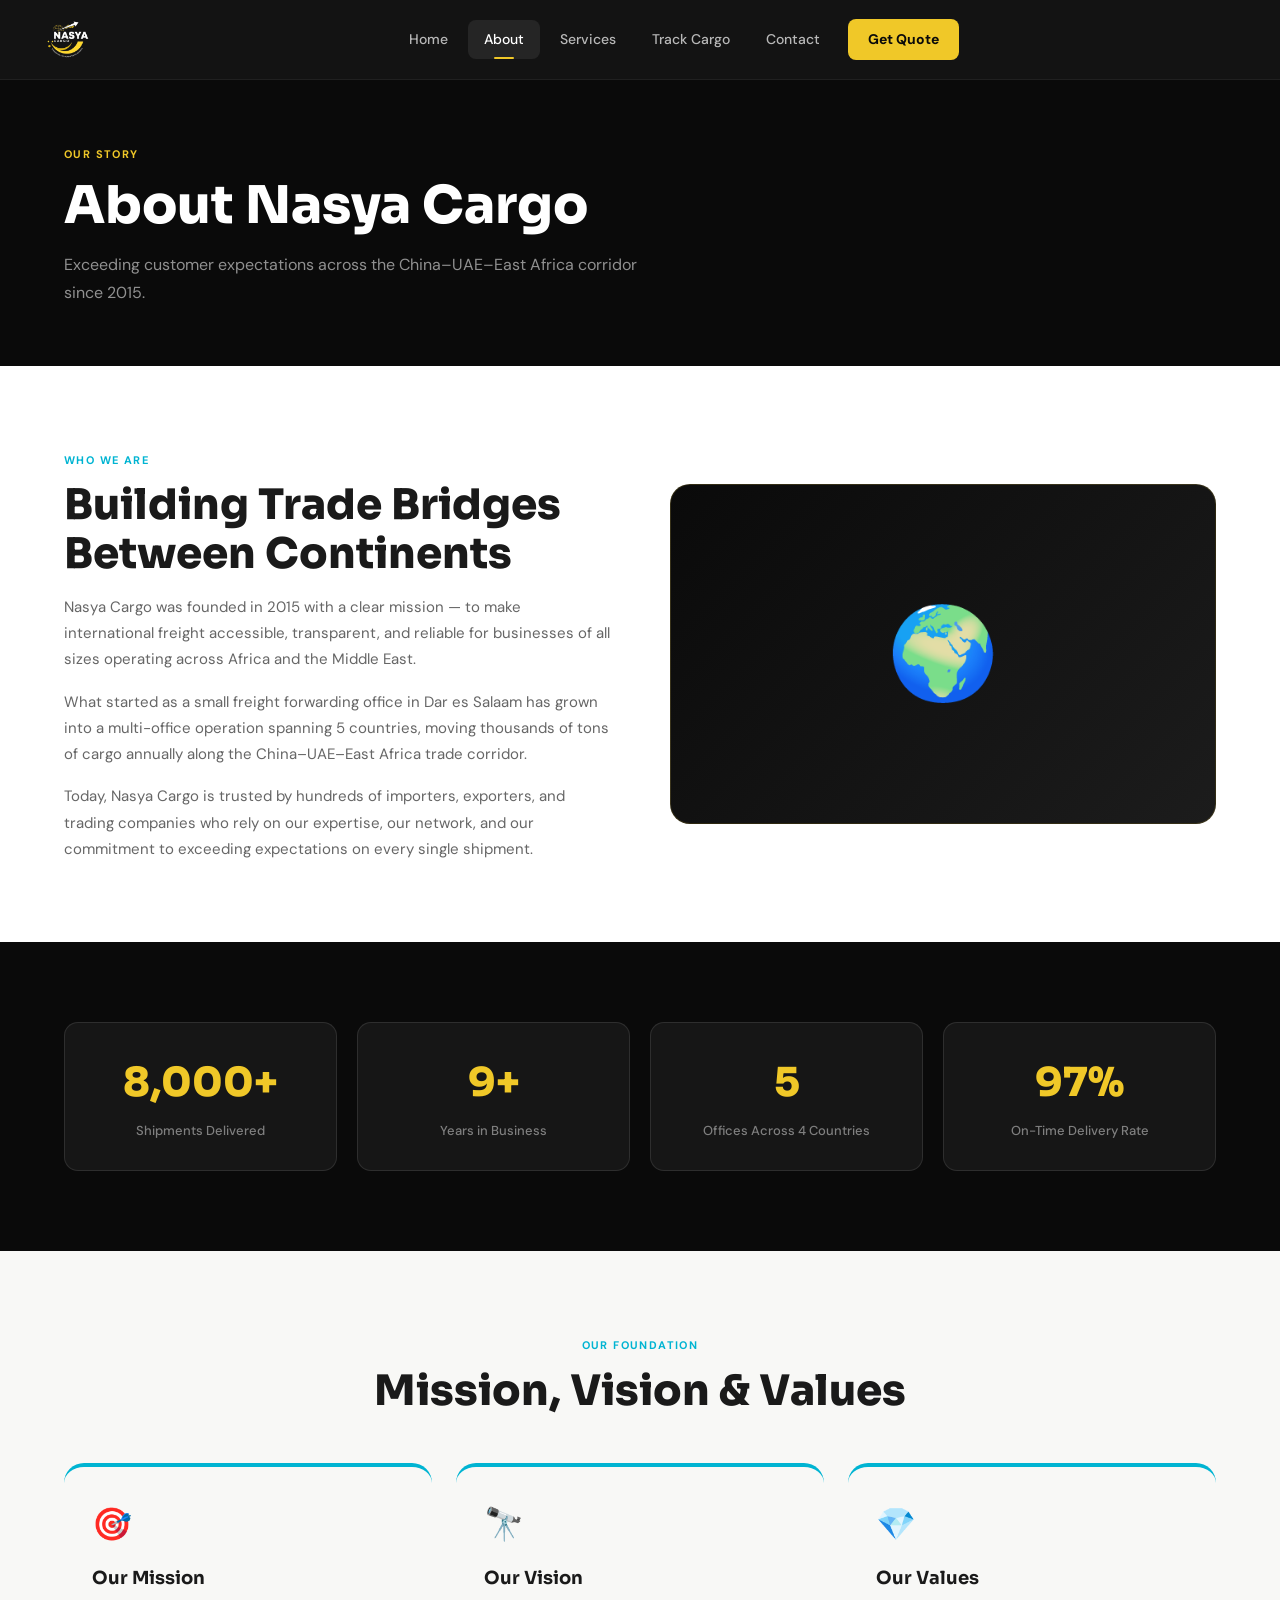
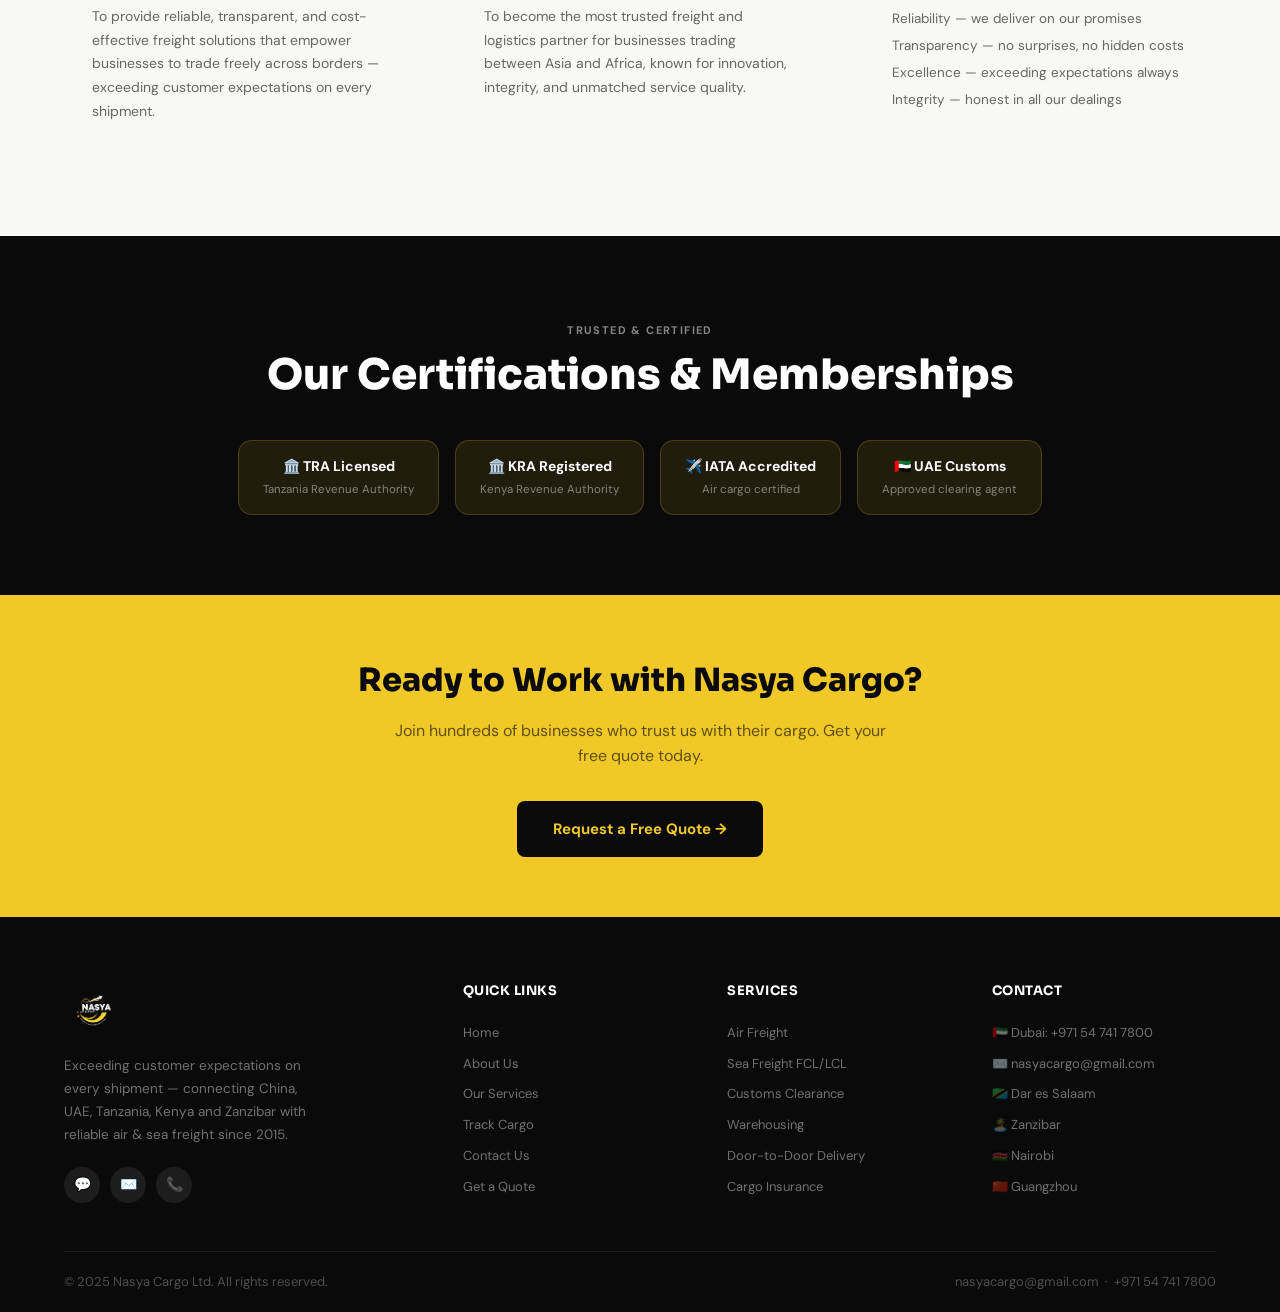
==== about.html @ bb662534 "Add files via upload" ====
<!DOCTYPE html>
<html lang="en">
<head>
  <meta charset="UTF-8">
  <meta name="viewport" content="width=device-width, initial-scale=1.0">
  <title>About Us | Nasya Cargo</title>
  <meta name="description" content="Learn about Nasya Cargo — our story, mission, team, and offices across Dubai, Tanzania, Kenya, and China.">
  <link rel="stylesheet" href="css/style.css">
  <link rel="preconnect" href="https://fonts.googleapis.com">
  <link rel="preconnect" href="https://fonts.gstatic.com" crossorigin>
</head>
<body>
<!-- ═══ NAVBAR ═══ -->
<nav class="navbar" id="navbar">
  <a href="index.html" class="nav-logo">
    <img src="[data-uri]" alt="Nasya Cargo">
  </a>
  <div class="nav-links">
    <a href="index.html"   class="nav-link">Home</a>
    <a href="about.html"   class="nav-link">About</a>
    <a href="services.html"class="nav-link">Services</a>
    <a href="track.html"   class="nav-link">Track Cargo</a>
    <a href="contact.html" class="nav-link">Contact</a>
    <a href="quote.html"   class="nav-cta nav-link">Get Quote</a>
  </div>
  <div class="hamburger" id="hamburger" onclick="toggleMenu()">
    <span></span><span></span><span></span>
  </div>
</nav>

<!-- Mobile Menu -->
<div class="mobile-menu" id="mobileMenu">
  <a href="index.html"    class="mobile-link">🏠 Home</a>
  <a href="about.html"    class="mobile-link">ℹ️ About Us</a>
  <a href="services.html" class="mobile-link">⚙️ Services</a>
  <a href="track.html"    class="mobile-link">🔍 Track Cargo</a>
  <a href="contact.html"  class="mobile-link">📞 Contact</a>
  <a href="quote.html"    class="mobile-link cta">📋 Get a Free Quote</a>
</div>

<div class="page-top">
  <!-- Hero -->
  <section class="section section--dark" style="padding-top:60px;padding-bottom:60px;">
    <div class="container">
      <div class="label label--gold">Our Story</div>
      <h1 class="section-title section-title--white reveal" style="font-size:clamp(32px,5vw,52px);max-width:680px;">About Nasya Cargo</h1>
      <p class="section-sub section-sub--white reveal">Exceeding customer expectations across the China–UAE–East Africa corridor since 2015.</p>
    </div>
  </section>

  <!-- Who We Are -->
  <section class="section">
    <div class="container">
      <div style="display:grid;grid-template-columns:1fr 1fr;gap:60px;align-items:center;">
        <div>
          <div class="label">Who We Are</div>
          <h2 class="section-title reveal">Building Trade Bridges Between Continents</h2>
          <p style="font-size:15px;color:var(--gray-600);line-height:1.75;margin-bottom:16px;">Nasya Cargo was founded in 2015 with a clear mission — to make international freight accessible, transparent, and reliable for businesses of all sizes operating across Africa and the Middle East.</p>
          <p style="font-size:15px;color:var(--gray-600);line-height:1.75;margin-bottom:16px;">What started as a small freight forwarding office in Dar es Salaam has grown into a multi-office operation spanning 5 countries, moving thousands of tons of cargo annually along the China–UAE–East Africa trade corridor.</p>
          <p style="font-size:15px;color:var(--gray-600);line-height:1.75;">Today, Nasya Cargo is trusted by hundreds of importers, exporters, and trading companies who rely on our expertise, our network, and our commitment to exceeding expectations on every single shipment.</p>
        </div>
        <div style="background:linear-gradient(135deg,var(--black),#1c1c1c);border-radius:20px;height:340px;display:flex;align-items:center;justify-content:center;font-size:90px;border:1px solid rgba(240,200,40,0.15);">🌍</div>
      </div>
    </div>
  </section>

  <!-- Stats -->
  <section class="section section--dark">
    <div class="container">
      <div class="stats-grid">
        <div class="stat-card reveal"><div class="stat-val">8,000+</div><div class="stat-label">Shipments Delivered</div></div>
        <div class="stat-card reveal"><div class="stat-val">9+</div><div class="stat-label">Years in Business</div></div>
        <div class="stat-card reveal"><div class="stat-val">5</div><div class="stat-label">Offices Across 4 Countries</div></div>
        <div class="stat-card reveal"><div class="stat-val">97%</div><div class="stat-label">On-Time Delivery Rate</div></div>
      </div>
    </div>
  </section>

  <!-- Mission Vision Values -->
  <section class="section section--gray">
    <div class="container">
      <div style="text-align:center;margin-bottom:48px;">
        <div class="label">Our Foundation</div>
        <h2 class="section-title reveal" style="text-align:center;">Mission, Vision &amp; Values</h2>
      </div>
      <div class="mvp-grid">
        <div class="mvp-card reveal">
          <div class="mvp-icon">🎯</div>
          <div class="mvp-title">Our Mission</div>
          <p class="mvp-text">To provide reliable, transparent, and cost-effective freight solutions that empower businesses to trade freely across borders — exceeding customer expectations on every shipment.</p>
        </div>
        <div class="mvp-card reveal">
          <div class="mvp-icon">🔭</div>
          <div class="mvp-title">Our Vision</div>
          <p class="mvp-text">To become the most trusted freight and logistics partner for businesses trading between Asia and Africa, known for innovation, integrity, and unmatched service quality.</p>
        </div>
        <div class="mvp-card reveal">
          <div class="mvp-icon">💎</div>
          <div class="mvp-title">Our Values</div>
          <ul class="mvp-list">
            <li>Reliability — we deliver on our promises</li>
            <li>Transparency — no surprises, no hidden costs</li>
            <li>Excellence — exceeding expectations always</li>
            <li>Integrity — honest in all our dealings</li>
          </ul>
        </div>
      </div>
    </div>
  </section>

  <!-- Certifications -->
  <section class="section section--dark">
    <div class="container" style="text-align:center;">
      <div class="label label--white">Trusted &amp; Certified</div>
      <h2 class="section-title section-title--white reveal" style="text-align:center;margin-bottom:40px;">Our Certifications &amp; Memberships</h2>
      <div class="cert-grid">
        <div class="cert-badge reveal"><div class="cert-name">🏛️ TRA Licensed</div><div class="cert-sub">Tanzania Revenue Authority</div></div>
        <div class="cert-badge reveal"><div class="cert-name">🏛️ KRA Registered</div><div class="cert-sub">Kenya Revenue Authority</div></div>
        <div class="cert-badge reveal"><div class="cert-name">✈️ IATA Accredited</div><div class="cert-sub">Air cargo certified</div></div>
        <div class="cert-badge reveal"><div class="cert-name">🇦🇪 UAE Customs</div><div class="cert-sub">Approved clearing agent</div></div>
      </div>
    </div>
  </section>

  <!-- CTA -->
  <section class="cta-section">
    <div class="container">
      <h2 class="cta-title">Ready to Work with Nasya Cargo?</h2>
      <p class="cta-sub">Join hundreds of businesses who trust us with their cargo. Get your free quote today.</p>
      <a href="quote.html" class="btn btn-dark btn-lg">Request a Free Quote →</a>
    </div>
  </section>
</div>

<!-- ═══ FOOTER ═══ -->
<footer class="footer">
  <div class="container">
    <div class="footer-grid">
      <div>
        <div class="footer-logo">
          <img src="[data-uri]" alt="Nasya Cargo">
        </div>
        <p class="footer-desc">Exceeding customer expectations on every shipment — connecting China, UAE, Tanzania, Kenya and Zanzibar with reliable air &amp; sea freight since 2015.</p>
        <div class="footer-socials">
          <a href="https://wa.me/971547417800" target="_blank" class="social-btn" title="WhatsApp">💬</a>
          <a href="mailto:nasyacargo@gmail.com" class="social-btn" title="Email">✉️</a>
          <a href="tel:+971547417800" class="social-btn" title="Call">📞</a>
        </div>
      </div>
      <div>
        <div class="footer-col-title">Quick Links</div>
        <a href="index.html"    class="footer-link">Home</a>
        <a href="about.html"    class="footer-link">About Us</a>
        <a href="services.html" class="footer-link">Our Services</a>
        <a href="track.html"    class="footer-link">Track Cargo</a>
        <a href="contact.html"  class="footer-link">Contact Us</a>
        <a href="quote.html"    class="footer-link">Get a Quote</a>
      </div>
      <div>
        <div class="footer-col-title">Services</div>
        <span class="footer-link">Air Freight</span>
        <span class="footer-link">Sea Freight FCL/LCL</span>
        <span class="footer-link">Customs Clearance</span>
        <span class="footer-link">Warehousing</span>
        <span class="footer-link">Door-to-Door Delivery</span>
        <span class="footer-link">Cargo Insurance</span>
      </div>
      <div>
        <div class="footer-col-title">Contact</div>
        <span class="footer-link">🇦🇪 Dubai: +971 54 741 7800</span>
        <span class="footer-link">✉️ nasyacargo@gmail.com</span>
        <span class="footer-link">🇹🇿 Dar es Salaam</span>
        <span class="footer-link">🏝️ Zanzibar</span>
        <span class="footer-link">🇰🇪 Nairobi</span>
        <span class="footer-link">🇨🇳 Guangzhou</span>
      </div>
    </div>
    <div class="footer-bottom">
      <span>© 2025 Nasya Cargo Ltd. All rights reserved.</span>
      <span>nasyacargo@gmail.com &nbsp;·&nbsp; +971 54 741 7800</span>
    </div>
  </div>
</footer>

<!-- Notification Toast -->
<div id="notif" class="notif"></div>

<!-- Scripts -->
<script src="js/script.js"></script>
</body>
</html>
---- css/style.css ----
/* ================================================================
   NASYA CARGO — style.css
   Brand: Gold #F0C828 | Black #0A0A0A | Teal #00B4D2
   Fonts: Sora (headings) + DM Sans (body) via Google Fonts
   ================================================================ */

/* ── GOOGLE FONTS ─────────────────────────────────────────────── */
@import url('https://fonts.googleapis.com/css2?family=Sora:wght@400;600;700;800&family=DM+Sans:wght@400;500;600&display=swap');

/* ── CSS VARIABLES ────────────────────────────────────────────── */
:root {
  --gold:        #F0C828;
  --gold-dark:   #C8A000;
  --gold-light:  #FDF3C0;
  --black:       #0A0A0A;
  --dark:        #111111;
  --dark2:       #1C1C1C;
  --teal:        #00B4D2;
  --teal-dark:   #0096B4;
  --white:       #FFFFFF;
  --off-white:   #F8F8F6;
  --gray-100:    #F5F5F5;
  --gray-200:    #E8E8E8;
  --gray-400:    #AAAAAA;
  --gray-600:    #666666;
  --text:        #1A1A1A;

  --font-head: 'Sora', sans-serif;
  --font-body: 'DM Sans', sans-serif;

  --radius-sm:  8px;
  --radius-md:  14px;
  --radius-lg:  20px;
  --radius-xl:  28px;

  --shadow-sm:  0 2px 8px rgba(0,0,0,0.07);
  --shadow-md:  0 4px 20px rgba(0,0,0,0.10);
  --shadow-lg:  0 8px 40px rgba(0,0,0,0.14);
  --shadow-xl:  0 16px 60px rgba(0,0,0,0.18);

  --nav-h: 80px;
  --max-w: 1200px;
  --section-py: 80px;
}

/* ── RESET ────────────────────────────────────────────────────── */
*, *::before, *::after { box-sizing: border-box; margin: 0; padding: 0; }
html { scroll-behavior: smooth; }
body {
  font-family: var(--font-body);
  color: var(--text);
  background: var(--white);
  line-height: 1.6;
  overflow-x: hidden;
}
img { max-width: 100%; display: block; }
a { text-decoration: none; color: inherit; }
ul { list-style: none; }
button { cursor: pointer; border: none; background: none; font-family: inherit; }

/* ── UTILS ────────────────────────────────────────────────────── */
.container { max-width: var(--max-w); margin: 0 auto; padding: 0 24px; }
.section    { padding: var(--section-py) 0; }
.section--dark  { background: var(--black); color: var(--white); }
.section--gray  { background: var(--off-white); }
.section--teal  { background: var(--teal); }
.section--gold  { background: var(--gold); }

.label {
  display: inline-block;
  font-size: 11px;
  font-weight: 700;
  letter-spacing: 1.4px;
  text-transform: uppercase;
  color: var(--teal);
  margin-bottom: 12px;
}
.label--gold { color: var(--gold); }
.label--white { color: rgba(255,255,255,0.5); }

.section-title {
  font-family: var(--font-head);
  font-size: clamp(28px, 4vw, 42px);
  font-weight: 800;
  line-height: 1.15;
  margin-bottom: 16px;
  color: var(--text);
}
.section-title--white { color: var(--white); }
.section-title--gold  { color: var(--gold); }

.section-sub {
  font-size: 16px;
  color: var(--gray-600);
  max-width: 580px;
  line-height: 1.7;
}
.section-sub--white { color: rgba(255,255,255,0.55); }

/* ── BUTTONS ──────────────────────────────────────────────────── */
.btn {
  display: inline-flex;
  align-items: center;
  gap: 8px;
  padding: 13px 28px;
  border-radius: var(--radius-sm);
  font-size: 14px;
  font-weight: 700;
  font-family: var(--font-body);
  transition: all 0.22s ease;
  white-space: nowrap;
}
.btn-primary {
  background: var(--gold);
  color: var(--black);
}
.btn-primary:hover {
  background: var(--gold-dark);
  transform: translateY(-2px);
  box-shadow: 0 6px 20px rgba(240,200,40,0.35);
}
.btn-outline {
  background: transparent;
  color: var(--white);
  border: 2px solid rgba(255,255,255,0.3);
}
.btn-outline:hover {
  border-color: var(--gold);
  color: var(--gold);
}
.btn-dark {
  background: var(--black);
  color: var(--gold);
}
.btn-dark:hover {
  background: var(--dark2);
  transform: translateY(-2px);
}
.btn-teal {
  background: var(--teal);
  color: var(--white);
}
.btn-teal:hover {
  background: var(--teal-dark);
  transform: translateY(-2px);
}
.btn-lg { padding: 16px 36px; font-size: 15px; }
.btn-sm { padding: 9px 18px; font-size: 13px; }

/* ── NAVBAR ───────────────────────────────────────────────────── */
.navbar {
  position: fixed;
  top: 0; left: 0; right: 0;
  height: var(--nav-h);
  display: flex;
  align-items: center;
  padding: 0 32px;
  background: rgba(10,10,10,0.96);
  backdrop-filter: blur(16px);
  border-bottom: 1px solid rgba(255,255,255,0.06);
  z-index: 1000;
  transition: background 0.3s;
}
.navbar.scrolled {
  background: rgba(10,10,10,0.99);
  box-shadow: 0 4px 24px rgba(0,0,0,0.3);
}
.nav-logo {
  display: flex;
  align-items: center;
  flex-shrink: 0;
  text-decoration: none;
}
.nav-logo img {
  height: 72px;
  width: auto;
}
.nav-links {
  display: flex;
  align-items: center;
  gap: 4px;
  margin: 0 auto;
}
.nav-link {
  padding: 8px 16px;
  border-radius: var(--radius-sm);
  font-size: 14px;
  font-weight: 500;
  color: rgba(255,255,255,0.7);
  transition: all 0.2s;
  position: relative;
}
.nav-link:hover,
.nav-link.active {
  color: var(--white);
  background: rgba(255,255,255,0.08);
}
.nav-link.active::after {
  content: '';
  position: absolute;
  bottom: 0; left: 50%;
  transform: translateX(-50%);
  width: 20px; height: 2px;
  background: var(--gold);
  border-radius: 2px;
}
.nav-cta {
  margin-left: 8px;
  background: var(--gold);
  color: var(--black) !important;
  font-weight: 700;
  padding: 9px 20px;
  border-radius: var(--radius-sm);
}
.nav-cta:hover {
  background: var(--gold-dark) !important;
  transform: translateY(-1px);
}
.hamburger {
  display: none;
  flex-direction: column;
  gap: 5px;
  padding: 4px;
  cursor: pointer;
  z-index: 10;
  position: relative;
}
.hamburger span {
  display: block;
  width: 24px;
  height: 2px;
  background: var(--white);
  border-radius: 2px;
  transition: all 0.3s;
}
.hamburger.open span:nth-child(1) { transform: translateY(7px) rotate(45deg); }
.hamburger.open span:nth-child(2) { opacity: 0; }
.hamburger.open span:nth-child(3) { transform: translateY(-7px) rotate(-45deg); }

/* ── MOBILE MENU ──────────────────────────────────────────────── */
.mobile-menu {
  display: none;
  position: fixed;
  top: var(--nav-h);
  left: 0; right: 0;
  background: var(--dark);
  padding: 16px;
  z-index: 999;
  border-bottom: 1px solid rgba(255,255,255,0.08);
  flex-direction: column;
  gap: 4px;
}
.mobile-menu.open { display: flex; }
.mobile-link {
  display: block;
  padding: 12px 16px;
  color: rgba(255,255,255,0.75);
  font-size: 15px;
  font-weight: 500;
  border-radius: var(--radius-sm);
  transition: all 0.2s;
  cursor: pointer;
}
.mobile-link:hover,
.mobile-link.active {
  background: rgba(255,255,255,0.07);
  color: var(--white);
}
.mobile-link.cta {
  background: var(--gold);
  color: var(--black);
  font-weight: 700;
  text-align: center;
  margin-top: 8px;
}

/* ── PAGE OFFSET ──────────────────────────────────────────────── */
.page-top { padding-top: var(--nav-h); }

/* ── HERO ─────────────────────────────────────────────────────── */
.hero {
  min-height: 100vh;
  background: linear-gradient(160deg, #0A0A0A 0%, #111 55%, #1c1c1c 100%);
  display: flex;
  align-items: center;
  position: relative;
  overflow: hidden;
}
.hero::before {
  content: '';
  position: absolute;
  inset: 0;
  background: radial-gradient(ellipse 70% 60% at 60% 50%, rgba(240,200,40,0.06) 0%, transparent 70%),
              radial-gradient(ellipse 50% 40% at 20% 80%, rgba(0,180,210,0.07) 0%, transparent 60%);
}
.hero-grid {
  display: grid;
  grid-template-columns: 1fr 1fr;
  gap: 60px;
  align-items: center;
  position: relative;
  z-index: 1;
}
.hero-badge {
  display: inline-flex;
  align-items: center;
  gap: 8px;
  background: rgba(240,200,40,0.12);
  border: 1px solid rgba(240,200,40,0.25);
  color: var(--gold);
  font-size: 12px;
  font-weight: 600;
  letter-spacing: 0.6px;
  padding: 6px 14px;
  border-radius: 40px;
  margin-bottom: 24px;
}
.hero-badge::before {
  content: '';
  width: 7px; height: 7px;
  background: var(--gold);
  border-radius: 50%;
  animation: pulse 2s infinite;
}
@keyframes pulse {
  0%,100% { opacity: 1; }
  50% { opacity: 0.4; }
}
.hero-title {
  font-family: var(--font-head);
  font-size: clamp(36px, 5.5vw, 62px);
  font-weight: 800;
  line-height: 1.1;
  color: var(--white);
  margin-bottom: 20px;
}
.hero-title .accent {
  background: linear-gradient(90deg, var(--gold), var(--teal));
  -webkit-background-clip: text;
  -webkit-text-fill-color: transparent;
  background-clip: text;
}
.hero-sub {
  font-size: 16px;
  color: rgba(255,255,255,0.55);
  max-width: 480px;
  line-height: 1.75;
  margin-bottom: 36px;
}
.hero-actions { display: flex; gap: 14px; flex-wrap: wrap; }

.hero-stats {
  display: grid;
  grid-template-columns: repeat(2,1fr);
  gap: 12px;
  margin-top: 48px;
}
.hero-stat {
  background: rgba(255,255,255,0.05);
  border: 1px solid rgba(255,255,255,0.08);
  border-radius: var(--radius-md);
  padding: 18px 20px;
}
.hero-stat-val {
  font-family: var(--font-head);
  font-size: 32px;
  font-weight: 800;
  color: var(--gold);
  line-height: 1;
  margin-bottom: 4px;
}
.hero-stat-label {
  font-size: 13px;
  color: rgba(255,255,255,0.45);
}

/* Hero Right Visual */
.hero-visual {
  display: flex;
  flex-direction: column;
  gap: 14px;
  position: relative;
}
.hero-card {
  background: rgba(255,255,255,0.04);
  border: 1px solid rgba(255,255,255,0.09);
  border-radius: var(--radius-lg);
  padding: 22px 24px;
  transition: transform 0.3s;
}
.hero-card:hover { transform: translateX(-6px); }
.hero-card-top {
  display: flex;
  align-items: center;
  justify-content: space-between;
  margin-bottom: 12px;
}
.hero-card-title {
  font-family: var(--font-head);
  font-size: 14px;
  font-weight: 700;
  color: var(--white);
}
.hero-card-tag {
  font-size: 11px;
  font-weight: 700;
  padding: 3px 10px;
  border-radius: 20px;
}
.tag-transit  { background: rgba(59,130,246,0.15); color: #60a5fa; }
.tag-customs  { background: rgba(139,92,246,0.15); color: #a78bfa; }
.tag-delivered { background: rgba(16,185,129,0.15); color: #34d399; }
.hero-card-route {
  font-size: 13px;
  color: rgba(255,255,255,0.45);
  margin-bottom: 10px;
}
.hero-card-bar-bg {
  height: 4px;
  background: rgba(255,255,255,0.08);
  border-radius: 4px;
  overflow: hidden;
}
.hero-card-bar {
  height: 100%;
  background: linear-gradient(90deg, var(--teal), var(--gold));
  border-radius: 4px;
  transition: width 1s ease;
}

/* ── SERVICES GRID ────────────────────────────────────────────── */
.services-grid {
  display: grid;
  grid-template-columns: repeat(3, 1fr);
  gap: 24px;
}
.service-card {
  background: var(--white);
  border: 1px solid var(--gray-200);
  border-radius: var(--radius-lg);
  padding: 32px 28px;
  transition: all 0.28s ease;
  position: relative;
  overflow: hidden;
}
.service-card::before {
  content: '';
  position: absolute;
  top: 0; left: 0; right: 0;
  height: 3px;
  background: linear-gradient(90deg, var(--teal), var(--gold));
  transform: scaleX(0);
  transform-origin: left;
  transition: transform 0.3s;
}
.service-card:hover::before { transform: scaleX(1); }
.service-card:hover {
  transform: translateY(-6px);
  box-shadow: var(--shadow-lg);
  border-color: rgba(240,200,40,0.2);
}
.svc-icon {
  font-size: 36px;
  margin-bottom: 16px;
  line-height: 1;
}
.svc-title {
  font-family: var(--font-head);
  font-size: 17px;
  font-weight: 700;
  color: var(--text);
  margin-bottom: 10px;
}
.svc-desc {
  font-size: 14px;
  color: var(--gray-600);
  line-height: 1.7;
  margin-bottom: 14px;
}
.svc-list {
  font-size: 13px;
  color: var(--gray-600);
  padding-left: 0;
  display: flex;
  flex-direction: column;
  gap: 5px;
}
.svc-list li {
  padding-left: 16px;
  position: relative;
}
.svc-list li::before {
  content: '→';
  position: absolute;
  left: 0;
  color: var(--teal);
  font-size: 11px;
}
.svc-tag {
  display: inline-block;
  font-size: 12px;
  font-weight: 600;
  color: var(--teal);
  margin-top: 14px;
}

/* ── STATS GRID ───────────────────────────────────────────────── */
.stats-grid {
  display: grid;
  grid-template-columns: repeat(4,1fr);
  gap: 20px;
}
.stat-card {
  background: rgba(255,255,255,0.05);
  border: 1px solid rgba(255,255,255,0.1);
  border-radius: var(--radius-md);
  padding: 28px 20px;
  text-align: center;
  transition: all 0.25s;
}
.stat-card:hover {
  background: rgba(255,255,255,0.08);
  transform: translateY(-4px);
}
.stat-val {
  font-family: var(--font-head);
  font-size: 40px;
  font-weight: 800;
  color: var(--gold);
  margin-bottom: 6px;
}
.stat-label {
  font-size: 13px;
  color: rgba(255,255,255,0.45);
  font-weight: 500;
}

/* ── ROUTES SECTION ───────────────────────────────────────────── */
.routes-grid {
  display: grid;
  grid-template-columns: repeat(3,1fr);
  gap: 20px;
}
.route-card {
  background: rgba(255,255,255,0.04);
  border: 1px solid rgba(255,255,255,0.08);
  border-radius: var(--radius-lg);
  padding: 28px;
  transition: all 0.25s;
}
.route-card:hover {
  background: rgba(255,255,255,0.07);
  border-color: rgba(240,200,40,0.2);
  transform: translateY(-4px);
}
.route-cities {
  display: flex;
  align-items: center;
  gap: 10px;
  margin-bottom: 14px;
  flex-wrap: wrap;
}
.route-city {
  font-family: var(--font-head);
  font-size: 15px;
  font-weight: 700;
  color: var(--white);
}
.route-arrow {
  color: var(--gold);
  font-size: 16px;
}
.route-mode {
  font-size: 12px;
  font-weight: 600;
  padding: 3px 10px;
  border-radius: 20px;
  background: rgba(240,200,40,0.12);
  color: var(--gold);
  margin-bottom: 12px;
  display: inline-block;
}
.route-time {
  font-size: 13px;
  color: rgba(255,255,255,0.45);
}

/* ── TRACK PAGE ───────────────────────────────────────────────── */
.track-box {
  background: rgba(255,255,255,0.04);
  border: 1px solid rgba(255,255,255,0.1);
  border-radius: var(--radius-xl);
  padding: 48px;
  max-width: 680px;
  margin: 0 auto;
}
.track-input-wrap {
  display: flex;
  gap: 0;
  border-radius: var(--radius-sm);
  overflow: hidden;
  border: 2px solid rgba(255,255,255,0.15);
  transition: border-color 0.2s;
}
.track-input-wrap:focus-within { border-color: var(--gold); }
.track-input {
  flex: 1;
  padding: 16px 20px;
  background: transparent;
  color: var(--white);
  font-size: 15px;
  font-family: var(--font-body);
  border: none;
  outline: none;
}
.track-input::placeholder { color: rgba(255,255,255,0.3); }
.track-btn {
  padding: 16px 28px;
  background: var(--gold);
  color: var(--black);
  font-weight: 700;
  font-size: 14px;
  font-family: var(--font-body);
  border: none;
  cursor: pointer;
  transition: background 0.2s;
  white-space: nowrap;
}
.track-btn:hover { background: var(--gold-dark); }

.track-result {
  margin-top: 24px;
  border-radius: var(--radius-md);
  overflow: hidden;
}
.track-result-inner {
  background: rgba(255,255,255,0.05);
  border: 1px solid rgba(255,255,255,0.1);
  border-radius: var(--radius-md);
  padding: 24px;
  animation: fadeIn 0.4s ease;
}
@keyframes fadeIn {
  from { opacity:0; transform:translateY(8px); }
  to   { opacity:1; transform:translateY(0); }
}
.track-result-header {
  display: flex;
  justify-content: space-between;
  align-items: flex-start;
  margin-bottom: 20px;
  flex-wrap: wrap;
  gap: 10px;
}
.track-id {
  font-family: var(--font-head);
  font-size: 18px;
  font-weight: 800;
  color: var(--white);
}
.track-status-badge {
  padding: 5px 14px;
  border-radius: 20px;
  font-size: 12px;
  font-weight: 700;
}
.status-pending   { background: rgba(245,158,11,0.2); color: #fbbf24; }
.status-transit   { background: rgba(59,130,246,0.2); color: #60a5fa; }
.status-customs   { background: rgba(139,92,246,0.2); color: #a78bfa; }
.status-delivered { background: rgba(16,185,129,0.2); color: #34d399; }

.track-grid {
  display: grid;
  grid-template-columns: repeat(2,1fr);
  gap: 14px;
  margin-bottom: 20px;
}
.track-field label {
  font-size: 11px;
  font-weight: 700;
  letter-spacing: 0.8px;
  text-transform: uppercase;
  color: rgba(255,255,255,0.35);
  margin-bottom: 4px;
  display: block;
}
.track-field span {
  font-size: 14px;
  color: var(--white);
  font-weight: 500;
}

/* Status Steps */
.track-steps {
  display: flex;
  gap: 0;
  position: relative;
  padding: 20px 0 8px;
}
.track-step {
  flex: 1;
  text-align: center;
  position: relative;
}
.track-step::before {
  content: '';
  position: absolute;
  top: 16px;
  left: 50%; right: -50%;
  height: 2px;
  background: rgba(255,255,255,0.1);
  z-index: 0;
}
.track-step:last-child::before { display: none; }
.track-step.done::before { background: var(--teal); }
.step-dot {
  width: 32px; height: 32px;
  border-radius: 50%;
  background: rgba(255,255,255,0.1);
  border: 2px solid rgba(255,255,255,0.15);
  display: flex;
  align-items: center;
  justify-content: center;
  margin: 0 auto 10px;
  position: relative;
  z-index: 1;
  font-size: 14px;
  transition: all 0.3s;
}
.track-step.done .step-dot {
  background: var(--teal);
  border-color: var(--teal);
}
.track-step.active .step-dot {
  background: var(--gold);
  border-color: var(--gold);
  box-shadow: 0 0 0 4px rgba(240,200,40,0.2);
}
.step-label {
  font-size: 11px;
  color: rgba(255,255,255,0.35);
  font-weight: 600;
}
.track-step.done .step-label,
.track-step.active .step-label {
  color: rgba(255,255,255,0.8);
}
.track-error {
  text-align: center;
  padding: 24px;
  color: rgba(255,255,255,0.5);
  font-size: 14px;
  background: rgba(239,68,68,0.08);
  border: 1px solid rgba(239,68,68,0.15);
  border-radius: var(--radius-md);
}

/* Status Legend */
.status-legend {
  display: grid;
  grid-template-columns: repeat(4,1fr);
  gap: 16px;
  margin-top: 48px;
}
.status-card {
  background: var(--white);
  border: 1px solid var(--gray-200);
  border-radius: var(--radius-md);
  padding: 20px;
  text-align: center;
  box-shadow: var(--shadow-sm);
}
.status-icon {
  font-size: 28px;
  margin-bottom: 10px;
}
.status-name {
  font-weight: 700;
  font-size: 13px;
  padding: 3px 10px;
  border-radius: 20px;
  display: inline-block;
  margin-bottom: 10px;
}
.status-desc {
  font-size: 12.5px;
  color: var(--gray-600);
  line-height: 1.6;
}

/* ── QUOTE / CONTACT FORM ─────────────────────────────────────── */
.form-card {
  background: var(--white);
  border: 1px solid var(--gray-200);
  border-radius: var(--radius-xl);
  padding: 40px;
  box-shadow: var(--shadow-md);
}
.form-title {
  font-family: var(--font-head);
  font-size: 20px;
  font-weight: 800;
  margin-bottom: 28px;
  color: var(--text);
}
.form-row {
  display: grid;
  grid-template-columns: 1fr 1fr;
  gap: 16px;
  margin-bottom: 16px;
}
.form-group { display: flex; flex-direction: column; gap: 6px; margin-bottom: 16px; }
.form-group label {
  font-size: 13px;
  font-weight: 600;
  color: var(--gray-600);
  letter-spacing: 0.3px;
}
.form-control {
  padding: 12px 16px;
  border: 1.5px solid var(--gray-200);
  border-radius: var(--radius-sm);
  font-size: 14px;
  font-family: var(--font-body);
  color: var(--text);
  background: var(--off-white);
  transition: border-color 0.2s, box-shadow 0.2s;
  width: 100%;
}
.form-control:focus {
  outline: none;
  border-color: var(--gold);
  box-shadow: 0 0 0 3px rgba(240,200,40,0.12);
  background: var(--white);
}
textarea.form-control { resize: vertical; min-height: 100px; }
select.form-control { appearance: none; cursor: pointer; }
.btn-submit {
  width: 100%;
  padding: 15px;
  background: var(--black);
  color: var(--gold);
  font-size: 15px;
  font-weight: 700;
  font-family: var(--font-body);
  border-radius: var(--radius-sm);
  border: none;
  cursor: pointer;
  transition: all 0.22s;
  margin-top: 4px;
}
.btn-submit:hover {
  background: var(--dark2);
  transform: translateY(-2px);
  box-shadow: 0 6px 20px rgba(0,0,0,0.18);
}
.form-success {
  display: none;
  padding: 16px;
  background: rgba(16,185,129,0.1);
  border: 1px solid rgba(16,185,129,0.2);
  border-radius: var(--radius-sm);
  color: #065f46;
  font-size: 14px;
  font-weight: 600;
  margin-top: 16px;
  text-align: center;
}
.form-success.show { display: block; }

/* ── INFO SIDEBAR ─────────────────────────────────────────────── */
.info-sidebar { display: flex; flex-direction: column; gap: 16px; }
.info-badge {
  display: flex;
  align-items: flex-start;
  gap: 14px;
  padding: 16px 18px;
  background: var(--white);
  border: 1px solid var(--gray-200);
  border-radius: var(--radius-md);
  box-shadow: var(--shadow-sm);
  transition: all 0.22s;
}
.info-badge:hover {
  border-color: rgba(240,200,40,0.3);
  transform: translateX(4px);
  box-shadow: var(--shadow-md);
}
.info-badge-icon { font-size: 24px; flex-shrink: 0; }
.info-badge-title { font-weight: 700; font-size: 14px; margin-bottom: 3px; }
.info-badge-sub   { font-size: 12.5px; color: var(--gray-600); line-height: 1.5; }

/* ── OFFICE CARDS ─────────────────────────────────────────────── */
.office-card {
  background: var(--white);
  border: 1px solid var(--gray-200);
  border-radius: var(--radius-md);
  padding: 20px;
  box-shadow: var(--shadow-sm);
  transition: all 0.22s;
}
.office-card:hover {
  border-color: rgba(240,200,40,0.3);
  box-shadow: var(--shadow-md);
  transform: translateY(-3px);
}
.office-header {
  display: flex;
  align-items: center;
  gap: 10px;
  margin-bottom: 12px;
}
.office-flag { font-size: 26px; }
.office-name { font-weight: 700; font-size: 15px; }
.office-badge {
  font-size: 11px;
  font-weight: 700;
  padding: 2px 9px;
  border-radius: 20px;
  margin-left: auto;
}
.badge-hq    { background: rgba(240,200,40,0.15); color: #8B7000; }
.badge-reg   { background: rgba(59,130,246,0.1);  color: #1e40af; }
.badge-br    { background: rgba(16,185,129,0.1);  color: #065f46; }
.badge-src   { background: rgba(139,92,246,0.1);  color: #6d28d9; }
.office-detail {
  font-size: 13px;
  color: var(--gray-600);
  line-height: 1.9;
}
.office-detail strong { color: var(--text); }

/* ── FAQ ──────────────────────────────────────────────────────── */
.faq-item {
  border: 1px solid var(--gray-200);
  border-radius: var(--radius-md);
  overflow: hidden;
  margin-bottom: 12px;
}
.faq-q {
  padding: 18px 22px;
  font-weight: 700;
  font-size: 14.5px;
  cursor: pointer;
  display: flex;
  justify-content: space-between;
  align-items: center;
  background: var(--off-white);
  transition: background 0.2s;
  user-select: none;
}
.faq-q:hover { background: var(--gray-100); }
.faq-q .faq-icon {
  font-size: 18px;
  transition: transform 0.3s;
  color: var(--teal);
  flex-shrink: 0;
}
.faq-item.open .faq-q { background: var(--black); color: var(--white); }
.faq-item.open .faq-q .faq-icon { transform: rotate(45deg); color: var(--gold); }
.faq-a {
  max-height: 0;
  overflow: hidden;
  transition: max-height 0.35s ease, padding 0.25s;
  padding: 0 22px;
  font-size: 14px;
  color: var(--gray-600);
  line-height: 1.7;
  background: var(--white);
}
.faq-item.open .faq-a { max-height: 200px; padding: 16px 22px; }

/* ── WHY US GRID ──────────────────────────────────────────────── */
.why-grid {
  display: grid;
  grid-template-columns: repeat(4,1fr);
  gap: 20px;
}
.why-card {
  text-align: center;
  padding: 28px 16px;
  background: rgba(240,200,40,0.07);
  border: 1px solid rgba(240,200,40,0.15);
  border-radius: var(--radius-lg);
  transition: all 0.25s;
}
.why-card:hover {
  background: rgba(240,200,40,0.12);
  transform: translateY(-4px);
}
.why-icon { font-size: 36px; margin-bottom: 12px; }
.why-title {
  font-family: var(--font-head);
  font-size: 15px;
  font-weight: 700;
  color: var(--white);
  margin-bottom: 8px;
}
.why-desc { font-size: 13px; color: rgba(255,255,255,0.5); line-height: 1.5; }

/* ── ABOUT FEATURES ───────────────────────────────────────────── */
.about-features { display: flex; flex-direction: column; gap: 14px; }
.about-feature {
  display: flex;
  align-items: flex-start;
  gap: 14px;
  padding: 16px 18px;
  background: var(--off-white);
  border-radius: var(--radius-md);
  border: 1px solid var(--gray-200);
  transition: all 0.2s;
}
.about-feature:hover {
  border-color: rgba(0,180,210,0.25);
  background: white;
  transform: translateX(4px);
}
.af-icon { font-size: 22px; flex-shrink: 0; }
.af-text { display: flex; flex-direction: column; gap: 3px; }
.af-text strong { font-size: 14px; font-weight: 700; }
.af-text span   { font-size: 13px; color: var(--gray-600); line-height: 1.5; }

/* ── MVP SECTION ──────────────────────────────────────────────── */
.mvp-grid {
  display: grid;
  grid-template-columns: repeat(3,1fr);
  gap: 24px;
}
.mvp-card {
  padding: 32px 28px;
  background: var(--off-white);
  border-radius: var(--radius-lg);
  border-top: 4px solid var(--teal);
  transition: all 0.25s;
}
.mvp-card:hover {
  transform: translateY(-5px);
  box-shadow: var(--shadow-lg);
  border-top-color: var(--gold);
}
.mvp-icon  { font-size: 32px; margin-bottom: 14px; }
.mvp-title {
  font-family: var(--font-head);
  font-size: 18px;
  font-weight: 700;
  margin-bottom: 12px;
}
.mvp-text  { font-size: 14px; color: var(--gray-600); line-height: 1.7; }
.mvp-list  {
  margin-top: 12px;
  padding-left: 16px;
  font-size: 13.5px;
  color: var(--gray-600);
  line-height: 2;
}

/* ── CERTIFICATIONS ───────────────────────────────────────────── */
.cert-grid {
  display: flex;
  gap: 16px;
  justify-content: center;
  flex-wrap: wrap;
}
.cert-badge {
  background: rgba(240,200,40,0.1);
  border: 1px solid rgba(240,200,40,0.2);
  border-radius: var(--radius-md);
  padding: 14px 24px;
  text-align: center;
  transition: all 0.22s;
}
.cert-badge:hover {
  background: rgba(240,200,40,0.18);
  transform: translateY(-3px);
}
.cert-name { font-weight: 700; color: var(--white); font-size: 14px; }
.cert-sub  { font-size: 11.5px; color: rgba(255,255,255,0.45); margin-top: 4px; }

/* ── CTA SECTION ──────────────────────────────────────────────── */
.cta-section {
  background: var(--gold);
  padding: 60px 0;
  text-align: center;
}
.cta-title {
  font-family: var(--font-head);
  font-size: 32px;
  font-weight: 800;
  color: var(--black);
  margin-bottom: 12px;
}
.cta-sub {
  font-size: 16px;
  color: rgba(0,0,0,0.6);
  margin-bottom: 32px;
  max-width: 500px;
  margin-left: auto;
  margin-right: auto;
}

/* ── FOOTER ───────────────────────────────────────────────────── */
.footer {
  background: var(--black);
  padding: 64px 0 0;
  color: var(--white);
}
.footer-grid {
  display: grid;
  grid-template-columns: 1.6fr 1fr 1fr 1fr;
  gap: 40px;
  margin-bottom: 48px;
}
.footer-logo img { height: 60px; margin-bottom: 14px; }
.footer-desc {
  font-size: 13.5px;
  color: rgba(255,255,255,0.42);
  line-height: 1.7;
  max-width: 260px;
  margin-bottom: 20px;
}
.footer-socials { display: flex; gap: 10px; }
.social-btn {
  width: 36px; height: 36px;
  border-radius: 50%;
  background: rgba(255,255,255,0.08);
  display: flex;
  align-items: center;
  justify-content: center;
  font-size: 14px;
  cursor: pointer;
  transition: all 0.2s;
  text-decoration: none;
}
.social-btn:hover {
  background: var(--gold);
  color: var(--black);
  transform: translateY(-3px);
}
.footer-col-title {
  font-family: var(--font-head);
  font-size: 13px;
  font-weight: 700;
  color: var(--white);
  margin-bottom: 16px;
  letter-spacing: 0.5px;
  text-transform: uppercase;
}
.footer-link {
  display: block;
  font-size: 13px;
  color: rgba(255,255,255,0.42);
  padding: 5px 0;
  cursor: pointer;
  transition: color 0.2s;
}
.footer-link:hover { color: var(--gold); }
.footer-bottom {
  border-top: 1px solid rgba(255,255,255,0.07);
  padding: 20px 0;
  display: flex;
  justify-content: space-between;
  align-items: center;
  font-size: 13px;
  color: rgba(255,255,255,0.28);
  flex-wrap: wrap;
  gap: 10px;
}

/* ── NOTIFICATION ─────────────────────────────────────────────── */
.notif {
  position: fixed;
  bottom: 28px; right: 28px;
  background: var(--dark);
  color: var(--white);
  padding: 14px 20px;
  border-radius: var(--radius-md);
  font-size: 14px;
  font-weight: 500;
  border-left: 4px solid var(--teal);
  box-shadow: var(--shadow-xl);
  opacity: 0;
  transform: translateY(16px);
  transition: all 0.35s cubic-bezier(0.4,0,0.2,1);
  z-index: 9999;
  max-width: 320px;
}
.notif.show {
  opacity: 1;
  transform: translateY(0);
}

/* ── SCROLL ANIMATIONS ────────────────────────────────────────── */
.reveal {
  opacity: 0;
  transform: translateY(24px);
  transition: opacity 0.6s ease, transform 0.6s ease;
}
.reveal.visible {
  opacity: 1;
  transform: translateY(0);
}

/* ── RESPONSIVE ───────────────────────────────────────────────── */
@media (max-width: 1024px) {
  .services-grid  { grid-template-columns: repeat(2,1fr); }
  .why-grid       { grid-template-columns: repeat(2,1fr); }
  .stats-grid     { grid-template-columns: repeat(2,1fr); }
  .routes-grid    { grid-template-columns: repeat(2,1fr); }
  .footer-grid    { grid-template-columns: 1fr 1fr; }
  .mvp-grid       { grid-template-columns: 1fr 1fr; }
}

@media (max-width: 768px) {
  :root { --section-py: 56px; }
  .navbar { padding: 0 20px; }
  .nav-links { display: none; }
  .hamburger { display: flex; }
  .hero-grid  { grid-template-columns: 1fr; }
  .hero-visual { display: none; }
  .hero-stats { grid-template-columns: repeat(2,1fr); }
  .services-grid { grid-template-columns: 1fr; }
  .status-legend { grid-template-columns: repeat(2,1fr); }
  .track-box { padding: 28px 20px; }
  .form-row   { grid-template-columns: 1fr; }
  .stats-grid { grid-template-columns: repeat(2,1fr); }
  .routes-grid{ grid-template-columns: 1fr; }
  .why-grid   { grid-template-columns: 1fr; }
  .mvp-grid   { grid-template-columns: 1fr; }
  .footer-grid{ grid-template-columns: 1fr; }
  .track-grid { grid-template-columns: 1fr; }
  .form-card  { padding: 24px 20px; }
  .status-legend { grid-template-columns: 1fr 1fr; }
}

@media (max-width: 480px) {
  .hero-stats { grid-template-columns: 1fr 1fr; }
  .cert-grid  { flex-direction: column; align-items: center; }
  .hero-actions { flex-direction: column; }
  .hero-actions .btn { justify-content: center; }
}
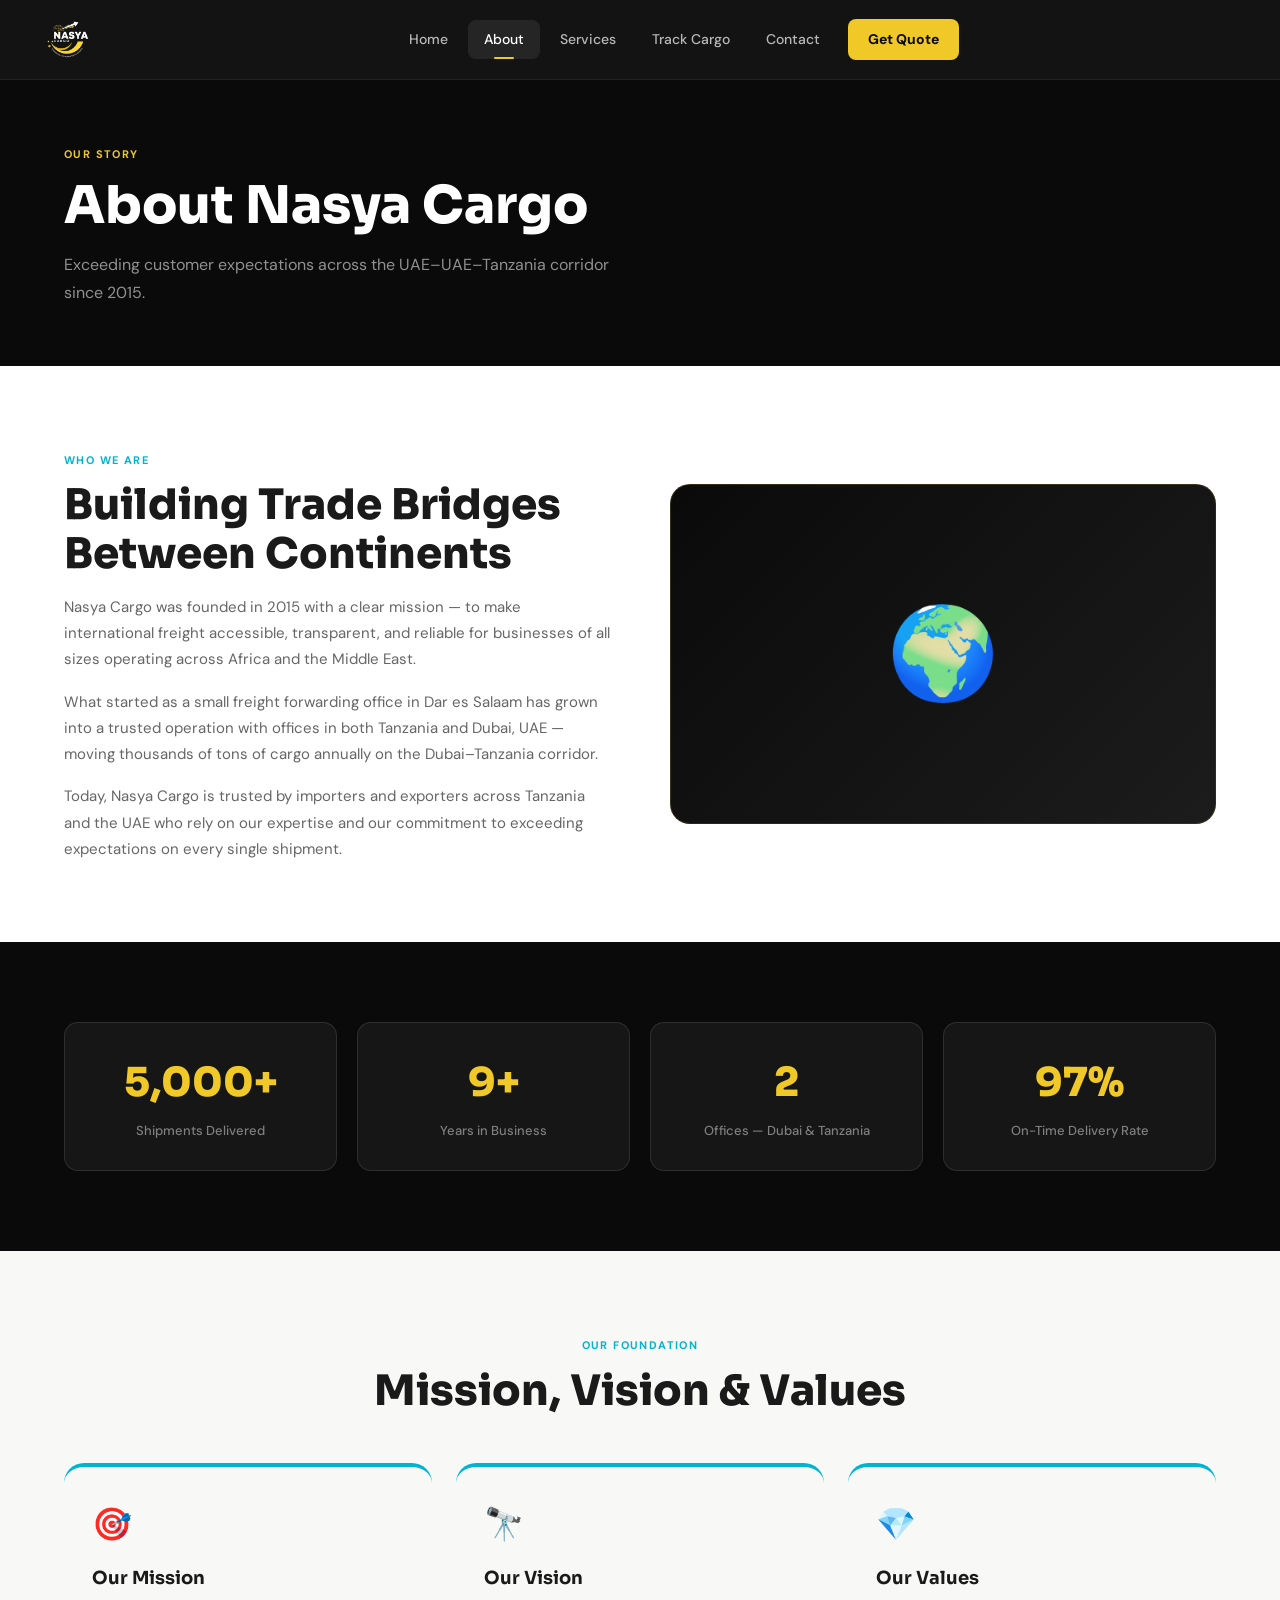
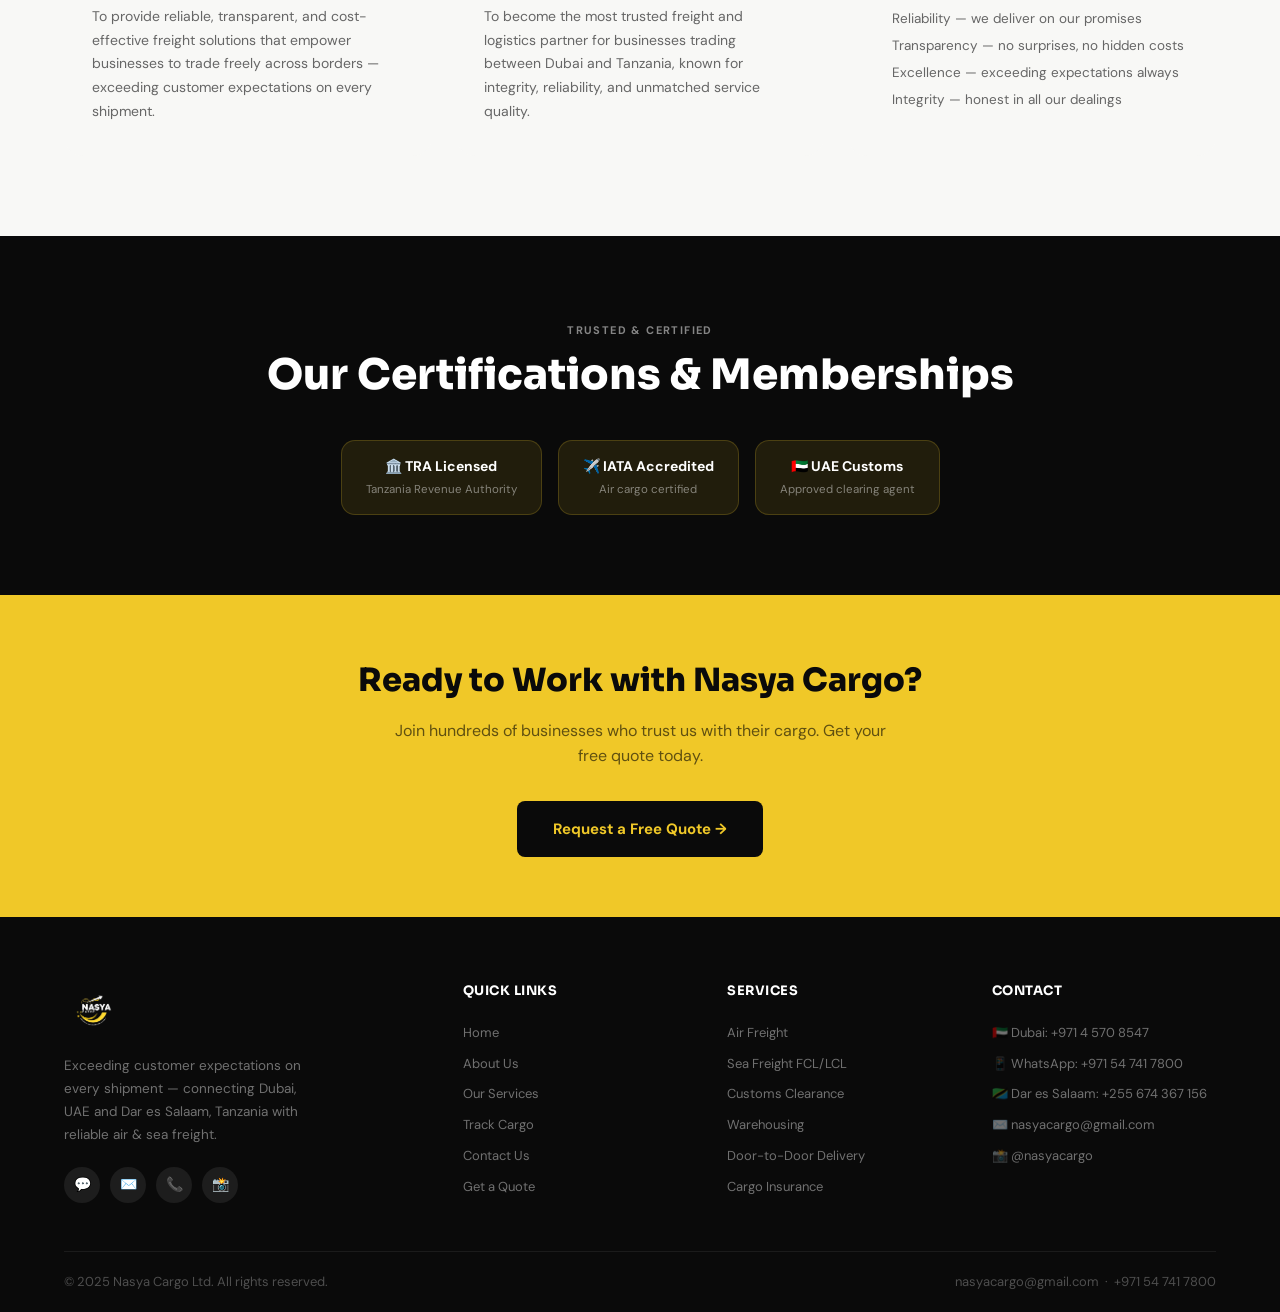
==== commit 39d9b42c: "Add files via upload" ====
--- a/about.html
+++ b/about.html
@@ -4,7 +4,7 @@
   <meta charset="UTF-8">
   <meta name="viewport" content="width=device-width, initial-scale=1.0">
   <title>About Us | Nasya Cargo</title>
-  <meta name="description" content="Learn about Nasya Cargo — our story, mission, team, and offices across Dubai, Tanzania, Kenya, and China.">
+  <meta name="description" content="Learn about Nasya Cargo — our story, mission, team, and offices across Dubai, Tanzania, Tanzania, and UAE.">
   <link rel="stylesheet" href="css/style.css">
   <link rel="preconnect" href="https://fonts.googleapis.com">
   <link rel="preconnect" href="https://fonts.gstatic.com" crossorigin>
@@ -44,7 +44,7 @@
     <div class="container">
       <div class="label label--gold">Our Story</div>
       <h1 class="section-title section-title--white reveal" style="font-size:clamp(32px,5vw,52px);max-width:680px;">About Nasya Cargo</h1>
-      <p class="section-sub section-sub--white reveal">Exceeding customer expectations across the China–UAE–East Africa corridor since 2015.</p>
+      <p class="section-sub section-sub--white reveal">Exceeding customer expectations across the UAE–UAE–Tanzania corridor since 2015.</p>
     </div>
   </section>
 
@@ -56,8 +56,8 @@
           <div class="label">Who We Are</div>
           <h2 class="section-title reveal">Building Trade Bridges Between Continents</h2>
           <p style="font-size:15px;color:var(--gray-600);line-height:1.75;margin-bottom:16px;">Nasya Cargo was founded in 2015 with a clear mission — to make international freight accessible, transparent, and reliable for businesses of all sizes operating across Africa and the Middle East.</p>
-          <p style="font-size:15px;color:var(--gray-600);line-height:1.75;margin-bottom:16px;">What started as a small freight forwarding office in Dar es Salaam has grown into a multi-office operation spanning 5 countries, moving thousands of tons of cargo annually along the China–UAE–East Africa trade corridor.</p>
-          <p style="font-size:15px;color:var(--gray-600);line-height:1.75;">Today, Nasya Cargo is trusted by hundreds of importers, exporters, and trading companies who rely on our expertise, our network, and our commitment to exceeding expectations on every single shipment.</p>
+          <p style="font-size:15px;color:var(--gray-600);line-height:1.75;margin-bottom:16px;">What started as a small freight forwarding office in Dar es Salaam has grown into a trusted operation with offices in both Tanzania and Dubai, UAE — moving thousands of tons of cargo annually on the Dubai–Tanzania corridor.</p>
+          <p style="font-size:15px;color:var(--gray-600);line-height:1.75;">Today, Nasya Cargo is trusted by importers and exporters across Tanzania and the UAE who rely on our expertise and our commitment to exceeding expectations on every single shipment.</p>
         </div>
         <div style="background:linear-gradient(135deg,var(--black),#1c1c1c);border-radius:20px;height:340px;display:flex;align-items:center;justify-content:center;font-size:90px;border:1px solid rgba(240,200,40,0.15);">🌍</div>
       </div>
@@ -68,9 +68,9 @@
   <section class="section section--dark">
     <div class="container">
       <div class="stats-grid">
-        <div class="stat-card reveal"><div class="stat-val">8,000+</div><div class="stat-label">Shipments Delivered</div></div>
+        <div class="stat-card reveal"><div class="stat-val">5,000+</div><div class="stat-label">Shipments Delivered</div></div>
         <div class="stat-card reveal"><div class="stat-val">9+</div><div class="stat-label">Years in Business</div></div>
-        <div class="stat-card reveal"><div class="stat-val">5</div><div class="stat-label">Offices Across 4 Countries</div></div>
+        <div class="stat-card reveal"><div class="stat-val">2</div><div class="stat-label">Offices — Dubai &amp; Tanzania</div></div>
         <div class="stat-card reveal"><div class="stat-val">97%</div><div class="stat-label">On-Time Delivery Rate</div></div>
       </div>
     </div>
@@ -92,7 +92,7 @@
         <div class="mvp-card reveal">
           <div class="mvp-icon">🔭</div>
           <div class="mvp-title">Our Vision</div>
-          <p class="mvp-text">To become the most trusted freight and logistics partner for businesses trading between Asia and Africa, known for innovation, integrity, and unmatched service quality.</p>
+          <p class="mvp-text">To become the most trusted freight and logistics partner for businesses trading between Dubai and Tanzania, known for integrity, reliability, and unmatched service quality.</p>
         </div>
         <div class="mvp-card reveal">
           <div class="mvp-icon">💎</div>
@@ -115,7 +115,6 @@
       <h2 class="section-title section-title--white reveal" style="text-align:center;margin-bottom:40px;">Our Certifications &amp; Memberships</h2>
       <div class="cert-grid">
         <div class="cert-badge reveal"><div class="cert-name">🏛️ TRA Licensed</div><div class="cert-sub">Tanzania Revenue Authority</div></div>
-        <div class="cert-badge reveal"><div class="cert-name">🏛️ KRA Registered</div><div class="cert-sub">Kenya Revenue Authority</div></div>
         <div class="cert-badge reveal"><div class="cert-name">✈️ IATA Accredited</div><div class="cert-sub">Air cargo certified</div></div>
         <div class="cert-badge reveal"><div class="cert-name">🇦🇪 UAE Customs</div><div class="cert-sub">Approved clearing agent</div></div>
       </div>
@@ -140,11 +139,12 @@
         <div class="footer-logo">
           <img src="[data-uri]" alt="Nasya Cargo">
         </div>
-        <p class="footer-desc">Exceeding customer expectations on every shipment — connecting China, UAE, Tanzania, Kenya and Zanzibar with reliable air &amp; sea freight since 2015.</p>
+        <p class="footer-desc">Exceeding customer expectations on every shipment — connecting Dubai, UAE and Dar es Salaam, Tanzania with reliable air &amp; sea freight.</p>
         <div class="footer-socials">
           <a href="https://wa.me/971547417800" target="_blank" class="social-btn" title="WhatsApp">💬</a>
           <a href="mailto:nasyacargo@gmail.com" class="social-btn" title="Email">✉️</a>
           <a href="tel:+971547417800" class="social-btn" title="Call">📞</a>
+          <a href="https://instagram.com/nasyacargo" target="_blank" class="social-btn" title="Instagram">📸</a>
         </div>
       </div>
       <div>
@@ -167,12 +167,11 @@
       </div>
       <div>
         <div class="footer-col-title">Contact</div>
-        <span class="footer-link">🇦🇪 Dubai: +971 54 741 7800</span>
+        <span class="footer-link">🇦🇪 Dubai: +971 4 570 8547</span>
+        <span class="footer-link">📱 WhatsApp: +971 54 741 7800</span>
+        <span class="footer-link">🇹🇿 Dar es Salaam: +255 674 367 156</span>
         <span class="footer-link">✉️ nasyacargo@gmail.com</span>
-        <span class="footer-link">🇹🇿 Dar es Salaam</span>
-        <span class="footer-link">🏝️ Zanzibar</span>
-        <span class="footer-link">🇰🇪 Nairobi</span>
-        <span class="footer-link">🇨🇳 Guangzhou</span>
+        <span class="footer-link">📸 @nasyacargo</span>
       </div>
     </div>
     <div class="footer-bottom">
